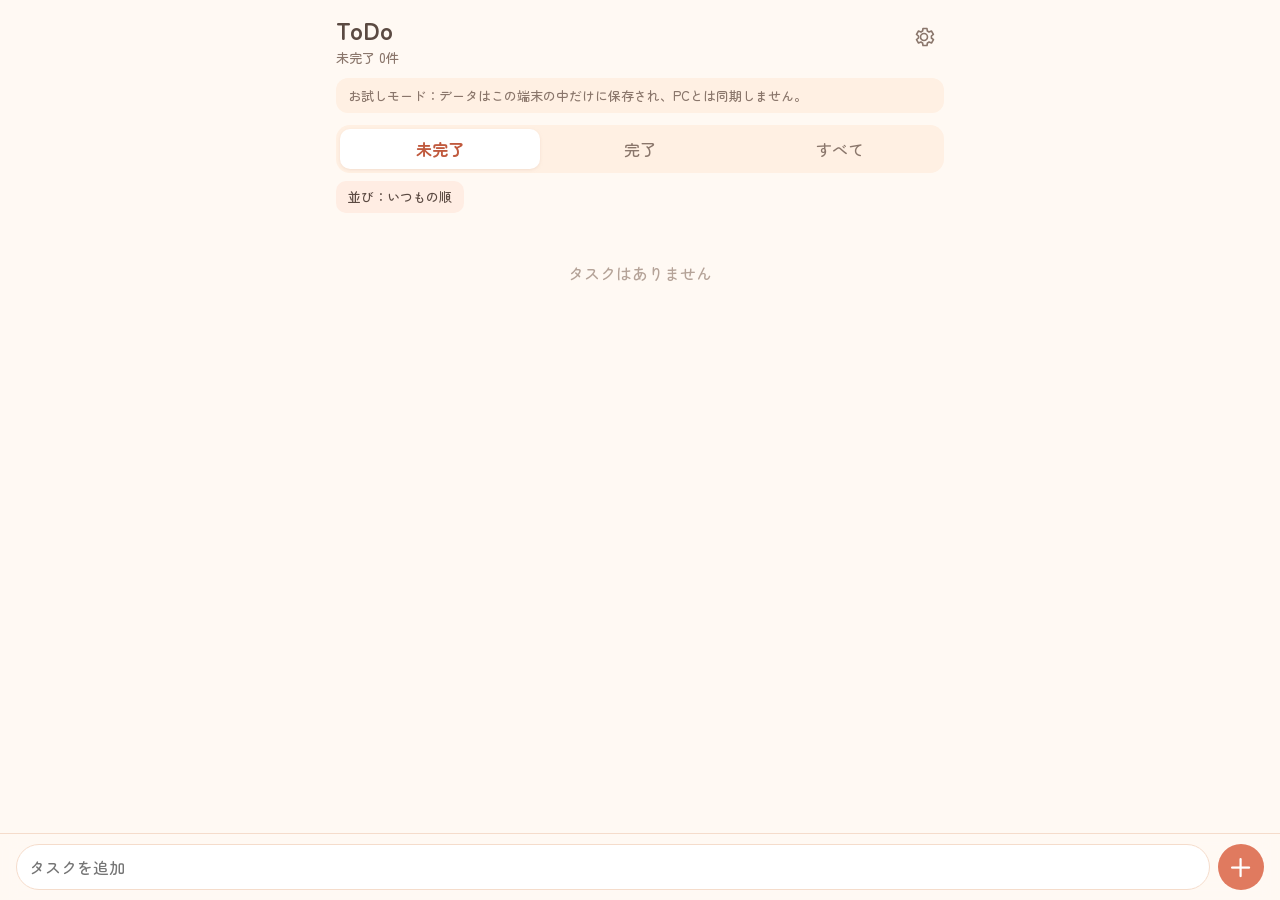
==== index.html @ b03b57c5 "Phone version of Desktop ToDo (try-out mode) Co-Authored-By: Claude Opus 5.5 <noreply@anthropic.com>" ====
<!doctype html>
<html lang="ja">
<head>
  <meta charset="utf-8">
  <meta name="viewport" content="width=device-width, initial-scale=1, viewport-fit=cover">
  <meta name="theme-color" content="#FFF9F3">
  <meta name="apple-mobile-web-app-capable" content="yes">
  <meta name="apple-mobile-web-app-status-bar-style" content="default">
  <meta name="apple-mobile-web-app-title" content="ToDo">
  <title>デスクトップToDo</title>
  <link rel="manifest" href="manifest.webmanifest">
  <link rel="apple-touch-icon" href="icons/apple-touch-icon.png">
  <link rel="icon" href="icons/icon-192.png">
  <link rel="preconnect" href="https://fonts.googleapis.com">
  <link rel="preconnect" href="https://fonts.gstatic.com" crossorigin>
  <link href="https://fonts.googleapis.com/css2?family=Zen+Maru+Gothic:wght@500;700&display=swap" rel="stylesheet">
  <link rel="stylesheet" href="style.css">
</head>
<body>
  <main id="login" class="login" hidden>
    <img src="icons/icon-192.png" alt="" class="login-icon">
    <h1>デスクトップToDo</h1>
    <p class="sub" id="loginLead">PCアプリと同じタスクを、スマホでも。</p>
    <form id="loginForm" class="card">
      <label>メールアドレス<input id="email" type="email" autocomplete="username" required></label>
      <label>パスワード<input id="password" type="password" autocomplete="current-password" minlength="6" required></label>
      <p id="loginMessage" class="message" role="alert"></p>
      <button class="primary" id="loginButton">ログイン</button>
      <button type="button" class="link" id="modeButton">はじめて使う（アカウントを作る）</button>
      <button type="button" class="link" id="resetButton">パスワードを忘れた</button>
    </form>
  </main>

  <main id="app" class="app" hidden>
    <header class="top">
      <div>
        <h1>ToDo</h1>
        <p class="sub" id="countText"></p>
      </div>
      <span class="sync" id="syncText"></span>
      <button class="icon" id="settingsButton" aria-label="設定">
        <svg viewBox="0 0 24 24"><path d="M12 15.5a3.5 3.5 0 1 0 0-7 3.5 3.5 0 0 0 0 7Z"/><path d="M19.4 13a7.6 7.6 0 0 0 0-2l2-1.6-2-3.4-2.4 1a7.4 7.4 0 0 0-1.7-1L15 3.5h-4l-.4 2.5a7.4 7.4 0 0 0-1.7 1l-2.4-1-2 3.4 2 1.6a7.6 7.6 0 0 0 0 2l-2 1.6 2 3.4 2.4-1a7.4 7.4 0 0 0 1.7 1l.4 2.5h4l.4-2.5a7.4 7.4 0 0 0 1.7-1l2.4 1 2-3.4Z"/></svg>
      </button>
    </header>
    <p class="banner" id="tryOutBanner" hidden>お試しモード：データはこの端末の中だけに保存され、PCとは同期しません。</p>
    <nav class="tabs" id="tabs">
      <button data-filter="open">未完了</button>
      <button data-filter="done">完了</button>
      <button data-filter="all">すべて</button>
    </nav>
    <div class="chips" id="chips"></div>
    <div class="tools">
      <button class="small" id="sortButton"></button>
      <button class="small danger" id="clearDoneButton" hidden>完了したタスクを削除</button>
    </div>
    <ul class="list" id="list"></ul>
    <p class="empty" id="emptyText" hidden></p>
    <form class="addbar" id="addForm">
      <input id="addInput" placeholder="タスクを追加" enterkeyhint="done" maxlength="500" autocomplete="off">
      <button class="primary round" aria-label="追加">＋</button>
    </form>
  </main>

  <dialog id="taskSheet" class="sheet">
    <form method="dialog">
      <h2>タスクの詳細</h2>
      <label>タイトル<textarea id="editTitle" rows="2" maxlength="500"></textarea></label>
      <label>納期
        <span class="row"><input id="editDue" type="date"><button type="button" class="small" id="clearDue">なし</button></span>
      </label>
      <label>カテゴリ<select id="editCategory"></select></label>
      <p class="sub" id="editTime"></p>
      <div class="row end">
        <button type="button" class="small danger" id="deleteTask">削除</button>
        <span class="grow"></span>
        <button class="primary" value="save">閉じる</button>
      </div>
    </form>
  </dialog>

  <dialog id="settingsSheet" class="sheet">
    <form method="dialog">
      <h2>設定</h2>
      <p class="sub" id="accountText"></p>
      <h3>カテゴリ</h3>
      <ul class="cats" id="catList"></ul>
      <div class="row">
        <input id="catName" placeholder="新しいカテゴリ" maxlength="40">
        <button type="button" class="small" id="addCat">追加</button>
      </div>
      <p class="message" id="catMessage"></p>
      <div class="row end">
        <button type="button" class="small" id="signOutButton">ログアウト</button>
        <span class="grow"></span>
        <button class="primary" value="close">閉じる</button>
      </div>
    </form>
  </dialog>

  <dialog id="confirmSheet" class="sheet">
    <form method="dialog">
      <p id="confirmText"></p>
      <div class="row end">
        <button value="no">やめる</button>
        <button class="primary danger-fill" value="yes" id="confirmYes">削除する</button>
      </div>
    </form>
  </dialog>

  <script type="module" src="app.js"></script>
</body>
</html>
---- style.css ----
/* Same milk-tea palette as the PC app (App.xaml). */
:root {
  --bg: #FFF9F3; --nav: #FFF0E3; --surface: #FFFFFF; --soft: #FFEDE3; --line: #F5DCCB; --line-strong: #EBC4AD;
  --accent: #EE9378; --accent-fill: #E07A5F; --accent-text: #C05A3E; --ink: #5B4A42; --sub: #8A766B; --faint: #B5A398;
  --danger: #B8483A; --danger-soft: #FCE7E2;
  --font: 'Zen Maru Gothic', 'Hiragino Maru Gothic ProN', 'Hiragino Sans', sans-serif;
  color-scheme: light;
}
* { box-sizing: border-box; -webkit-tap-highlight-color: transparent; }
html, body { margin: 0; background: var(--bg); color: var(--ink); font: 500 16px/1.5 var(--font); }
body { min-height: 100dvh; }
[hidden] { display: none !important; }
h1 { margin: 0; font-size: 24px; font-weight: 700; }
h2 { margin: 0 0 12px; font-size: 18px; }
h3 { margin: 18px 0 8px; font-size: 15px; color: var(--sub); }
.sub { margin: 0; color: var(--sub); font-size: 13px; }
button, input, select, textarea { font: inherit; color: inherit; }
button { border: 0; background: var(--soft); border-radius: 12px; padding: 10px 16px; cursor: pointer; }
button:active { filter: brightness(.95); }
button.primary { background: var(--accent-fill); color: #fff; font-weight: 700; }
button.small { padding: 6px 12px; font-size: 13px; border-radius: 10px; }
button.danger { color: var(--danger); background: var(--danger-soft); }
button.danger-fill { background: var(--danger); }
button.link { background: none; color: var(--accent-text); padding: 6px; font-size: 14px; }
button.icon { background: none; padding: 8px; }
button.icon svg { width: 24px; height: 24px; fill: none; stroke: var(--sub); stroke-width: 1.6; stroke-linejoin: round; }
input, select, textarea {
  width: 100%; border: 1.5px solid var(--line); background: var(--surface); border-radius: 12px; padding: 10px 12px;
  font-size: 16px; /* 16px keeps iPhone from zooming in */ outline: none;
}
input:focus, select:focus, textarea:focus { border-color: var(--accent); }
textarea { resize: none; }
label { display: grid; gap: 4px; font-size: 13px; color: var(--sub); margin-bottom: 12px; }
.row { display: flex; gap: 8px; align-items: center; }
.row.end { margin-top: 16px; }
.grow { flex: 1; }
.message { min-height: 1.2em; margin: 0; font-size: 13px; color: var(--sub); white-space: pre-line; }
.message.error { color: var(--danger); }
.card { background: var(--surface); border: 1.5px solid var(--line); border-radius: 18px; padding: 18px; }

/* sign-in */
.login { max-width: 420px; margin: 0 auto; padding: calc(48px + env(safe-area-inset-top)) 16px 32px; text-align: center; }
.login-icon { width: 72px; height: 72px; border-radius: 18px; }
.login h1 { margin-top: 8px; }
.login form { margin-top: 20px; text-align: left; display: grid; gap: 4px; }
.login .primary { margin-top: 4px; padding: 12px; }

/* main */
.app { max-width: 640px; margin: 0 auto; padding: calc(12px + env(safe-area-inset-top)) 16px calc(96px + env(safe-area-inset-bottom)); }
.top { display: flex; align-items: center; gap: 8px; }
.top > div { flex: 1; }
.sync { font-size: 12px; color: var(--faint); }
.sync.error { color: var(--danger); }
.banner { background: var(--nav); border-radius: 12px; padding: 8px 12px; font-size: 13px; color: var(--sub); margin: 10px 0 0; }
.tabs { display: flex; background: var(--nav); border-radius: 14px; padding: 4px; margin-top: 12px; }
.tabs button { flex: 1; background: none; padding: 8px; border-radius: 10px; color: var(--sub); }
.tabs button.on { background: var(--surface); color: var(--accent-text); font-weight: 700; box-shadow: 0 1px 3px #e9cdbd80; }
.chips { display: flex; gap: 6px; overflow-x: auto; padding: 10px 0 2px; scrollbar-width: none; }
.chips::-webkit-scrollbar { display: none; }
.chips button { flex: none; padding: 5px 12px; font-size: 13px; border-radius: 999px; background: var(--surface); border: 1.5px solid var(--line); display: flex; align-items: center; gap: 6px; }
.chips button.on { border-color: var(--accent); color: var(--accent-text); }
.chips i, .cat i { width: 9px; height: 9px; border-radius: 50%; display: inline-block; }
.tools { display: flex; justify-content: space-between; margin: 8px 0; }
.list { list-style: none; margin: 0; padding: 0; display: grid; gap: 8px; }
.task {
  display: flex; gap: 10px; align-items: flex-start; background: var(--surface); border: 1.5px solid var(--line);
  border-left: 5px solid var(--cat); border-radius: 14px; padding: 10px 12px; cursor: pointer;
}
.check { flex: none; width: 28px; height: 28px; padding: 0; border-radius: 50%; border: 2px solid var(--line-strong); background: var(--surface); display: grid; place-items: center; }
.check svg { width: 18px; height: 18px; fill: none; stroke: #fff; stroke-width: 2.4; stroke-linecap: round; stroke-linejoin: round; opacity: 0; }
.task.done .check { background: var(--accent); border-color: var(--accent); }
.task.done .check svg { opacity: 1; }
.body { flex: 1; min-width: 0; padding-top: 2px; }
.title { margin: 0; overflow-wrap: anywhere; }
.task.done .title { text-decoration: line-through; color: var(--faint); }
.meta { margin: 2px 0 0; display: flex; flex-wrap: wrap; gap: 4px 12px; font-size: 12px; color: var(--sub); }
.cat { display: inline-flex; align-items: center; gap: 4px; }
.meta .overdue { color: var(--danger); font-weight: 700; }
.meta .soon { color: var(--accent-text); font-weight: 700; }
.empty { text-align: center; color: var(--faint); margin: 40px 0; }
.addbar {
  position: fixed; left: 0; right: 0; bottom: 0; display: flex; gap: 8px; padding: 10px 16px calc(10px + env(safe-area-inset-bottom));
  background: color-mix(in srgb, var(--bg) 92%, transparent); backdrop-filter: blur(8px); border-top: 1px solid var(--line);
}
.addbar input { border-radius: 999px; }
.round { flex: none; width: 46px; height: 46px; border-radius: 50%; padding: 0; font-size: 24px; line-height: 1; }

/* sheets */
.sheet {
  width: 100%; max-width: 520px; margin: auto auto 0; border: 0; border-radius: 22px 22px 0 0; background: var(--bg); color: var(--ink);
  padding: 20px 16px calc(20px + env(safe-area-inset-bottom)); max-height: 90dvh;
}
.sheet::backdrop { background: #5b4a4266; }
#confirmSheet { margin: auto; border-radius: 18px; max-width: 340px; }
#confirmSheet p { white-space: pre-line; margin: 0; }
.cats { list-style: none; margin: 0 0 8px; padding: 0; display: grid; gap: 6px; }
.cats li { display: flex; gap: 6px; align-items: center; }
.cats .color { width: 104px; flex: none; border-left: 10px solid var(--c); }
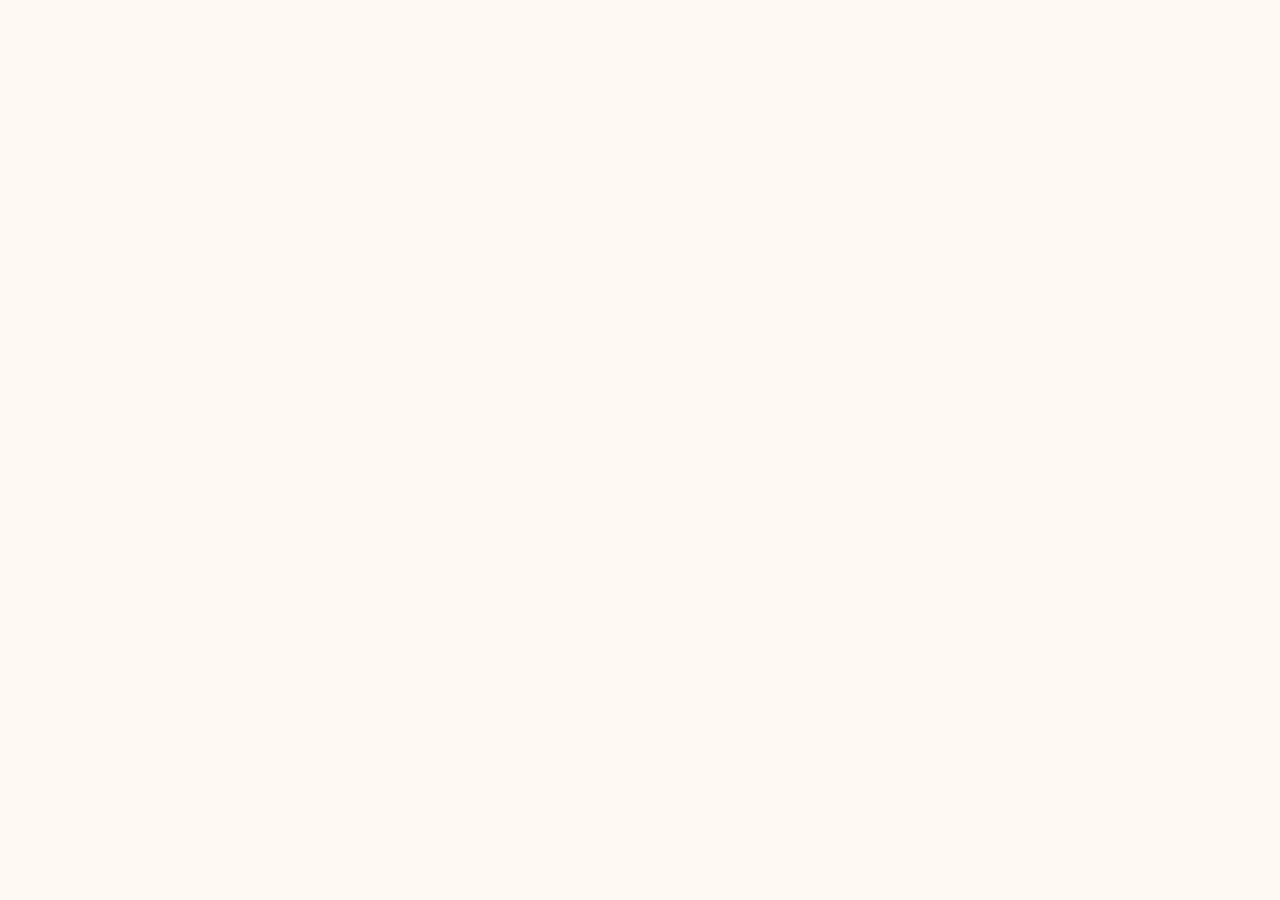
==== commit 7a4d261e: "Main page: sign-in and sync version; drop development files Co-Authored-By: Claude Opus 5.5 <noreply" ====
--- a/index.html
+++ b/index.html
@@ -17,6 +17,14 @@
   <link rel="stylesheet" href="style.css">
 </head>
 <body>
+  <aside id="installHint" class="install" hidden>
+    <img src="icons/icon-192.png" alt="">
+    <div>
+      <b>ホーム画面に追加すると、アプリとして使えます</b>
+      <p>Safariの <svg viewBox="0 0 24 24" aria-label="共有"><path d="M12 15V3m0 0L8 7m4-4 4 4M7 10H5v11h14V10h-2"/></svg>（共有）を押し、「ホーム画面に追加」を選んでください。共有ボタンが見えないときは、右下の「…」から開けます。</p>
+    </div>
+    <button class="icon" id="installClose" aria-label="閉じる">✕</button>
+  </aside>
   <main id="login" class="login" hidden>
     <img src="icons/icon-192.png" alt="" class="login-icon">
     <h1>デスクトップToDo</h1>
--- a/style.css
+++ b/style.css
@@ -96,3 +96,15 @@
 .cats { list-style: none; margin: 0 0 8px; padding: 0; display: grid; gap: 6px; }
 .cats li { display: flex; gap: 6px; align-items: center; }
 .cats .color { width: 104px; flex: none; border-left: 10px solid var(--c); }
+
+/* "add to home screen" guide, shown in iPhone Safari only */
+.install {
+  position: sticky; top: 0; z-index: 5; display: flex; gap: 10px; align-items: flex-start;
+  margin: 0 auto; max-width: 640px; padding: calc(10px + env(safe-area-inset-top)) 16px 10px;
+  background: var(--nav); border-bottom: 1px solid var(--line); font-size: 13px;
+}
+.install img { width: 40px; height: 40px; border-radius: 10px; flex: none; }
+.install b { display: block; font-size: 14px; }
+.install p { margin: 2px 0 0; color: var(--sub); }
+.install p svg { width: 16px; height: 16px; vertical-align: -3px; fill: none; stroke: var(--accent-text); stroke-width: 2; stroke-linecap: round; stroke-linejoin: round; }
+.install .icon { padding: 2px 6px; color: var(--sub); }
